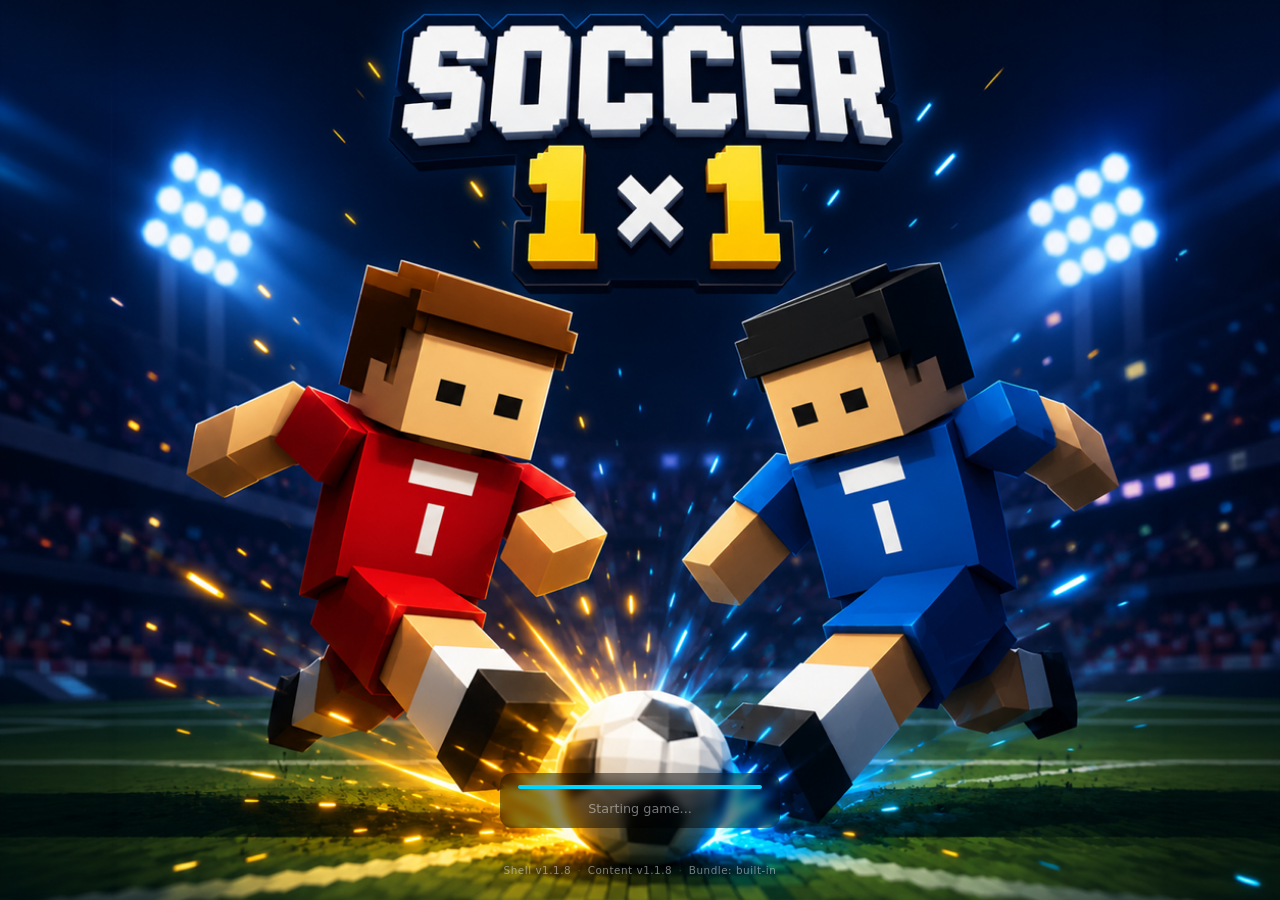
==== index.html @ 00abb4d8 "v1.1.8: solid goal wall — players can't enter the goal" ====
<!DOCTYPE html>
<html lang="en">
<head>
  <meta charset="UTF-8" />
  <meta name="viewport" content="width=device-width, initial-scale=1.0, user-scalable=no, viewport-fit=cover" />
  <meta name="theme-color" content="#0a0a0f" />
  <meta name="apple-mobile-web-app-capable" content="yes" />
  <meta name="apple-mobile-web-app-status-bar-style" content="black-translucent" />
  <link rel="manifest" href="/manifest.json" />
  <title>Soccer 1x1</title>
  <style>
    /* === Soccer 1x1 HUD styles (ported from playable) === */
    *{margin:0;padding:0;box-sizing:border-box;}
    html,body{width:100%;height:100%;overflow:hidden;background:#0a0a0a;font-family:'Arial Black',Impact,sans-serif;color:#fff;-webkit-user-select:none;user-select:none;-webkit-tap-highlight-color:transparent;-webkit-touch-callout:none;}
    canvas,#hud,#hud *{-webkit-touch-callout:none;-webkit-user-select:none;user-select:none;}
    canvas#game-canvas,#hud{
      position:absolute;left:50%;top:50%;transform:translate(-50%,-50%);
      width:min(100vw, calc(100vh * 9 / 16));
      height:min(100vh, calc(100vw * 16 / 9));
    }
    /* Canvas background is transparent — Three.js renderer paints the dark-green
       clear color during matches (alpha 1) and clears to transparent in MENU
       (alpha 0) so body.lobby-bg shows through. CSS bg used to be #2e6a26
       which broke the menu BG image entirely. */
    canvas#game-canvas{display:block;touch-action:none;cursor:crosshair;background:transparent;}
    @media (hover:none){canvas#game-canvas{cursor:default;}}
    #hud{pointer-events:none;z-index:10;}

    #battle-bar{
      position:absolute;top:14px;left:14px;right:14px;height:42px;
      background:#0c0c0c;border-radius:21px;border:2px solid rgba(255,255,255,0.22);
      overflow:visible;pointer-events:none;
      box-shadow:0 4px 14px rgba(0,0,0,0.55),inset 0 1px 0 rgba(255,255,255,0.06);
    }
    #battle-bar .bb-track{position:absolute;inset:3px;border-radius:18px;background:#000;overflow:hidden;}
    #battle-bar .bb-fill{position:absolute;top:0;bottom:0;transition:width 0.45s cubic-bezier(0.25,0.8,0.25,1),filter 0.18s linear;}
    #battle-bar .bb-fill.left{left:0;width:50%;background:linear-gradient(90deg,#1a5acc 0%,#3a7eff 60%,#5fb0ff 100%);}
    #battle-bar .bb-fill.right{right:0;width:50%;background:linear-gradient(270deg,#cc1a1a 0%,#ff3a3a 60%,#ff7a7a 100%);}
    #battle-bar .bb-fill.flash{filter:brightness(1.8) saturate(1.5);}
    #battle-bar .bb-side-label{position:absolute;top:50%;transform:translateY(-50%);font-size:10px;letter-spacing:2.5px;font-weight:900;color:#fff;text-shadow:0 1px 2px rgba(0,0,0,0.85);z-index:3;opacity:0.9;}
    #battle-bar .bb-side-label.left{left:14px;}
    #battle-bar .bb-side-label.right{right:14px;}
    #battle-bar .bb-score{position:absolute;top:50%;transform:translateY(-50%);font-family:Impact,'Arial Black',sans-serif;font-size:26px;font-weight:900;color:#fff;line-height:1;text-shadow:0 2px 4px rgba(0,0,0,0.85),0 0 12px rgba(0,0,0,0.6);z-index:3;min-width:24px;text-align:center;}
    #battle-bar .bb-score.left-num{left:54px;}
    #battle-bar .bb-score.right-num{right:54px;}
    #battle-bar .bb-score.pop{animation:scorePop 0.55s cubic-bezier(0.34,1.56,0.64,1);}
    @keyframes scorePop{0%{transform:translateY(-50%) scale(1);}35%{transform:translateY(-50%) scale(1.55);text-shadow:0 0 24px rgba(255,255,255,0.9),0 2px 4px rgba(0,0,0,0.85);}100%{transform:translateY(-50%) scale(1);}}
    /* Soccer-ball icon for the centre of the battle bar: emoji ⚽ on a clean
       white disc with a black border. The system font's ⚽ glyph already
       reads as a real ball — no need for a custom SVG that looks busy at 46px. */
    #battle-bar .bb-icon{position:absolute;top:50%;left:50%;transform:translate(-50%,-50%);width:46px;height:46px;display:flex;align-items:center;justify-content:center;font-size:30px;line-height:1;background:#fff;border:3px solid #0a0a0a;border-radius:50%;box-shadow:0 0 14px rgba(255,255,255,0.6),0 2px 6px rgba(0,0,0,0.55);z-index:5;transition:left 0.45s cubic-bezier(0.25,0.8,0.25,1);}

    #title{position:absolute;top:60px;left:50%;transform:translateX(-50%);font-size:11px;letter-spacing:3px;color:#ffefd9;text-shadow:0 2px 0 #000;background:rgba(0,0,0,0.55);padding:4px 12px;border-radius:10px;border:1px solid rgba(255,255,255,0.14);white-space:nowrap;}

    #banner{position:absolute;left:0;right:0;top:38%;text-align:center;font-size:54px;font-weight:900;letter-spacing:3px;color:#fff;text-shadow:0 4px 0 #000,0 0 14px rgba(255,255,255,0.4);opacity:0;pointer-events:none;}
    /* Full-screen white pop on every goal — 180ms, additive feel. */
    #goal-flash{position:absolute;inset:0;background:radial-gradient(ellipse at center,rgba(255,255,255,0.95) 0%,rgba(255,255,255,0.55) 55%,rgba(255,255,255,0.25) 100%);opacity:0;pointer-events:none;z-index:60;}
    #goal-flash.flash{animation:goalFlash 0.18s ease-out;}
    @keyframes goalFlash{0%{opacity:0.85;}100%{opacity:0;}}
    #banner.show{animation:bannerIn 1.4s ease-out forwards;}
    #banner.danger{color:#ff3a2c;text-shadow:0 4px 0 #4a0000,0 0 18px rgba(255,58,44,0.6);}
    #banner.success{color:#7be0d8;text-shadow:0 4px 0 #003a36,0 0 18px rgba(123,224,216,0.7);}
    #banner.goal{color:#ffd23a;text-shadow:0 5px 0 #4a3000,0 0 22px rgba(255,210,58,0.85);font-size:78px;letter-spacing:8px;}
    @keyframes bannerIn{0%{opacity:0;transform:translateY(-30px) scale(0.7);}20%{opacity:1;transform:translateY(0) scale(1.15);}30%{transform:scale(1);}80%{opacity:1;}100%{opacity:0;transform:scale(0.95);}}

    #hint{position:absolute;bottom:42px;left:50%;transform:translateX(-50%);font-size:10px;letter-spacing:1.5px;color:rgba(255,255,255,0.78);pointer-events:none;text-align:center;background:rgba(0,0,0,0.55);padding:8px 14px;border-radius:14px;border:1px solid rgba(255,255,255,0.18);line-height:1.7;max-width:90%;}
    #hint.hidden{opacity:0;transition:opacity 0.4s;}
    #hint .key{display:inline-block;background:rgba(255,255,255,0.15);border:1px solid rgba(255,255,255,0.3);border-radius:4px;padding:1px 6px;margin:0 2px;font-weight:900;}

    #joystick{position:absolute;inset:0;pointer-events:none;z-index:20;}
    #joystick-base{position:absolute;width:120px;height:120px;border-radius:50%;background:radial-gradient(circle,rgba(255,255,255,0.18) 0%,rgba(255,255,255,0.06) 70%,rgba(255,255,255,0) 100%);border:3px solid rgba(255,255,255,0.65);transform:translate(-50%,-50%);opacity:0;transition:opacity 0.12s,border-color 0.12s,box-shadow 0.12s;box-shadow:0 0 24px rgba(0,0,0,0.55),inset 0 0 18px rgba(255,255,255,0.08);}
    #joystick-base.active{opacity:1;}
    #joystick-thumb{position:absolute;width:58px;height:58px;border-radius:50%;background:radial-gradient(circle,#7bbcff 30%,#1a5acc 100%);border:3px solid #fff;transform:translate(-50%,-50%) scale(0.6);opacity:0;transition:opacity 0.12s,transform 0.12s,background 0.15s,box-shadow 0.15s;box-shadow:0 0 18px rgba(123,188,255,0.85),0 4px 10px rgba(0,0,0,0.55);}
    #joystick-thumb.active{opacity:1;transform:translate(-50%,-50%) scale(1);}
    /* Phase 2 v20: SPRINT zone — thumb turns red + pulses */
    #joystick-thumb.sprint{background:radial-gradient(circle,#ffa050 30%,#d63a00 100%);box-shadow:0 0 26px rgba(255,80,40,0.95),0 4px 10px rgba(0,0,0,0.6);animation:joystickSprintPulse 0.5s ease-in-out infinite;}
    #joystick-base.sprint{border-color:rgba(255,150,80,0.75);box-shadow:0 0 30px rgba(255,80,40,0.45),inset 0 0 20px rgba(255,100,40,0.18);}
    @keyframes joystickSprintPulse{0%,100%{transform:translate(-50%,-50%) scale(1);}50%{transform:translate(-50%,-50%) scale(1.12);}}

    #mobile-hints{position:absolute;inset:0;pointer-events:none;display:none;}
    #mobile-hints.visible{display:block;}
    #mobile-hints.visible.hidden{opacity:0;transition:opacity 0.6s;}
    #mobile-hints .zone{position:absolute;bottom:18%;width:96px;height:96px;border-radius:50%;border:2px dashed rgba(255,255,255,0.45);display:flex;align-items:center;justify-content:center;flex-direction:column;font-size:9px;letter-spacing:2px;color:rgba(255,255,255,0.85);text-align:center;line-height:1.3;background:rgba(0,0,0,0.25);animation:mobileHintPulse 1.6s ease-in-out infinite;}
    #mobile-hints .zone .icon{font-size:24px;margin-bottom:2px;}
    #mobile-hints .zone.left{left:8%;}
    #mobile-hints .zone.right{right:8%;animation-delay:0.4s;}
    @keyframes mobileHintPulse{0%,100%{transform:scale(1);opacity:0.85;}50%{transform:scale(1.08);opacity:1;}}

    #sling{position:absolute;inset:0;pointer-events:none;}
    #sling-line{position:absolute;height:4px;background:linear-gradient(90deg,rgba(255,255,255,0.2),rgba(255,255,255,0.95));border-radius:2px;transform-origin:0 50%;opacity:0;transition:opacity 0.1s;box-shadow:0 0 8px rgba(255,255,255,0.6);}
    #sling-line.active{opacity:1;}
    #sling-dot{position:absolute;width:26px;height:26px;border-radius:50%;background:radial-gradient(circle,#fff 30%,#aaa 100%);border:2px solid #0a0a0a;transform:translate(-50%,-50%) scale(0.6);opacity:0;transition:opacity 0.12s,transform 0.12s;box-shadow:0 0 16px rgba(255,255,255,0.7);}
    #sling-dot.active{opacity:1;transform:translate(-50%,-50%) scale(1);}

    /* Phase 2: legacy endcard rules — the new scene-overlay class now owns positioning;
       these are kept only as fallback shared keyframes referenced by .so-btn-primary. */
    @keyframes ctapulse{0%,100%{transform:scale(1);}50%{transform:scale(1.05);}}
    .pe{pointer-events:auto;}

    #ver-tag{position:absolute;bottom:6px;right:8px;z-index:50;font-family:'Courier New',monospace;font-size:10px;letter-spacing:1px;color:rgba(255,255,255,0.55);text-shadow:0 1px 2px rgba(0,0,0,0.8);pointer-events:none;}

    /* === Phase 2 metagame HUD: match countdown timer === */
    #match-timer{position:absolute;top:64px;left:50%;transform:translateX(-50%);font-family:Impact,'Arial Black',sans-serif;font-size:36px;font-weight:900;letter-spacing:3px;color:#fff;text-shadow:0 3px 0 #000,0 0 14px rgba(0,0,0,0.7);background:rgba(0,0,0,0.55);padding:4px 18px;border-radius:12px;border:1px solid rgba(255,255,255,0.18);pointer-events:none;line-height:1.1;}
    #match-timer.danger{color:#ff3030;background:rgba(60,0,0,0.7);border-color:rgba(255,80,80,0.7);text-shadow:0 3px 0 #4a0000,0 0 24px rgba(255,48,48,0.95);box-shadow:0 0 30px rgba(255,48,48,0.7);animation:timerCrunch 0.45s ease-in-out infinite;}
    /* Surrender button — small white flag to the right of the match timer.
       Centered horizontally with the timer (left:50% + translateX(-50%)) and
       then shifted right by 90px so it sits beside the timer instead of
       hugging the wide-viewport edge. Visibility controlled by setMatchHudVisible. */
    #match-surrender{position:absolute;top:64px;left:50%;transform:translateX(calc(-50% + 90px));font-size:24px;line-height:1;width:42px;height:42px;display:flex;align-items:center;justify-content:center;background:rgba(0,0,0,0.55);border:1px solid rgba(255,255,255,0.25);border-radius:12px;color:#fff;cursor:pointer;padding:0;transition:background 0.15s ease;-webkit-tap-highlight-color:transparent;}
    #match-surrender:hover,#match-surrender:active{background:rgba(40,40,40,0.85);}
    /* Pause button — mirrors the surrender button on the LEFT of the timer. */
    #match-pause{position:absolute;top:64px;left:50%;transform:translateX(calc(-50% - 132px));font-size:22px;line-height:1;width:42px;height:42px;display:flex;align-items:center;justify-content:center;background:rgba(0,0,0,0.55);border:1px solid rgba(255,255,255,0.25);border-radius:12px;color:#fff;cursor:pointer;padding:0;transition:background 0.15s ease;-webkit-tap-highlight-color:transparent;}
    #match-pause:hover,#match-pause:active{background:rgba(40,40,40,0.85);}
    @keyframes timerCrunch{0%,100%{transform:translateX(-50%) scale(1);}50%{transform:translateX(-50%) scale(1.22);}}

    /* Crunch-time mood: subtle pulsing red vignette only at the very edges */
    body::after{content:"";position:fixed;inset:0;pointer-events:none;z-index:55;background:radial-gradient(ellipse at center,transparent 60%,rgba(255,30,30,0) 80%,rgba(255,20,20,0) 100%);opacity:0;transition:opacity 0.3s ease;}
    body.crunch-time::after{background:radial-gradient(ellipse at center,transparent 60%,rgba(255,20,20,0.06) 82%,rgba(255,20,20,0.22) 100%);opacity:1;animation:crunchPulse 0.55s ease-in-out infinite;}
    @keyframes crunchPulse{0%,100%{opacity:0.7;}50%{opacity:1;}}

    /* === Phase 2 metagame: overlay scenes (lobby / matchmaking / leaderboard / ads / endcard) === */
    .scene-overlay{position:absolute;left:50%;top:50%;transform:translate(-50%,-50%);width:min(100vw,calc(100vh * 9 / 16));height:min(100vh,calc(100vw * 16 / 9));display:none;flex-direction:column;align-items:center;justify-content:center;padding:24px;z-index:70;background:radial-gradient(ellipse at center,rgba(8,18,12,0.78) 0%,rgba(4,4,8,0.96) 100%);pointer-events:auto;}
    .scene-overlay.show{display:flex;animation:overlayFade 0.35s ease-out;}
    @keyframes overlayFade{from{opacity:0;transform:translate(-50%,-50%) scale(0.96);}to{opacity:1;transform:translate(-50%,-50%) scale(1);}}

    .so-btn{font-family:Impact,'Arial Black',sans-serif;border:none;cursor:pointer;border-radius:14px;letter-spacing:2px;transition:transform 0.18s ease,box-shadow 0.18s ease,filter 0.18s ease;}
    .so-btn:active{transform:translateY(2px) scale(0.98);}
    .so-btn:disabled{opacity:0.42;cursor:not-allowed;filter:grayscale(0.5);}
    .so-btn-primary{padding:22px 48px;font-size:28px;background:linear-gradient(135deg,#ffd23a 0%,#ff8c1a 100%);color:#1a0a00;box-shadow:0 0 36px rgba(255,210,58,0.55),0 6px 0 #6a3a00;animation:ctapulse 1.4s ease-in-out infinite;}
    .so-btn-primary:disabled{animation:none;box-shadow:0 6px 0 #444;}
    .so-btn-primary.compact{padding:16px 30px;font-size:20px;}
    .so-btn-secondary{padding:14px 22px;font-size:16px;background:rgba(255,255,255,0.08);color:#fff;border:1.5px solid rgba(255,255,255,0.28);}
    .so-btn-secondary:hover{background:rgba(255,255,255,0.14);}
    .so-btn-ghost{padding:8px 12px;font-size:14px;background:transparent;color:rgba(255,255,255,0.7);border:1px solid rgba(255,255,255,0.22);}

    /* --- Lobby (Phase 3 v43 — voxel arcade home, per reference image) --- */
    /* IMPORTANT: keep lobby overlay transparent so the 3D canvas (voxel
       character on its stage) shows through. The renderer clearColor
       provides the navy background — see soccer.ts updateLobbyScene. */
    /* The overlay itself lets pointer events fall through to the canvas
       below (drag-to-rotate the voxel character). Each interactive child
       re-enables pointer-events:auto. The .lobby-stage is intentionally
       left as pointer-events:none so the empty hero area passes touches
       straight to Three.js. */
    /* #lobby itself stays transparent — the BG image is applied to body.lobby-bg
       via meta/index.js (so it sits BEHIND the canvas, letting the 3D voxel
       character render on top of the image). */
    #lobby{justify-content:flex-start;padding:14px 14px 14px;background:transparent;pointer-events:none;}
    /* Vignette + stadium-light bloom on top of the canvas */
    #lobby::before{content:"";position:absolute;inset:0;pointer-events:none;background:radial-gradient(circle at 8% 22%,rgba(255,255,240,0.08) 0%,transparent 24%),radial-gradient(circle at 92% 22%,rgba(255,255,240,0.08) 0%,transparent 24%),radial-gradient(ellipse at center,transparent 55%,rgba(0,0,0,0.5) 100%);}
    /* Body BG image (Vite URL applied via JS). Only visible while the canvas
       is transparent (i.e. while in MENU state). During matches the canvas
       paints over it with the dark-green clear color. */
    body.lobby-bg{background-size:cover;background-position:center;background-repeat:no-repeat;}
    /* While a full-screen overlay is up (matchmaking, leaderboard, settings,
       endcard…) hide the 3D canvas so the lobby voxel character doesn't
       bleed through the translucent backdrop. */
    body.in-overlay canvas#game-canvas{opacity:0;}
    #lobby > *{position:relative;z-index:1;pointer-events:auto;}
    #lobby .lobby-stage{pointer-events:none;}

    /* Top bar — brand removed; stats now span the full width side-by-side */
    #lobby .lobby-topbar{display:flex;align-items:flex-start;justify-content:center;width:100%;}
    #lobby .lobby-stats{display:flex;flex-direction:row;gap:10px;align-items:center;justify-content:center;width:100%;}
    #lobby .lobby-chip{display:flex;align-items:center;gap:7px;padding:7px 13px;border-radius:22px;background:linear-gradient(180deg,#1a2a52 0%,#0f1a35 100%);border:1.5px solid rgba(255,255,255,0.18);box-shadow:0 3px 8px rgba(0,0,0,0.55),inset 0 1px 0 rgba(255,255,255,0.12);min-width:78px;justify-content:center;}
    #lobby .lobby-chip.coin{border-color:rgba(255,210,58,0.5);}
    #lobby .lobby-chip.rank{border-color:rgba(255,210,58,0.5);}
    #lobby .lobby-chip-icon{font-size:16px;line-height:1;}
    #lobby .lobby-chip-value{font-family:Impact,'Arial Black',sans-serif;font-size:18px;color:#ffd23a;letter-spacing:1px;line-height:1;}

    /* Status row: settings | TEST MODE pill | notifications, aligned on one line */
    #lobby .lobby-status-row{display:flex;align-items:center;justify-content:center;gap:12px;margin:14px 0 0;width:100%;}
    /* Status pill (TEST MODE / next in X) */
    #lobby .lobby-status{display:flex;align-items:center;gap:10px;padding:10px 16px;background:linear-gradient(180deg,#1a2a52 0%,#0f1a35 100%);border:1.5px solid rgba(255,210,58,0.55);border-radius:18px;box-shadow:0 4px 12px rgba(0,0,0,0.55),inset 0 1px 0 rgba(255,255,255,0.14);}
    #lobby .lobby-status .status-icon{font-size:24px;filter:drop-shadow(0 2px 3px rgba(0,0,0,0.6));}
    #lobby .lobby-status .status-text{display:flex;flex-direction:column;line-height:1.1;}
    #lobby .lobby-status .status-title{font-family:Impact,'Arial Black',sans-serif;font-size:14px;letter-spacing:2.5px;color:#ffd23a;}
    #lobby .lobby-status .status-sub{font-size:10px;letter-spacing:2.2px;color:rgba(255,255,255,0.72);}
    #lobby .lobby-status .status-dot{width:9px;height:9px;border-radius:50%;background:#3ee580;box-shadow:0 0 8px rgba(62,229,128,0.85);}

    /* Stage area: voxel character is drawn into the 3D canvas;
       the glow + arrows are HTML decoration on top of it */
    #lobby .lobby-stage{position:relative;flex:1;width:100%;display:flex;align-items:center;justify-content:center;min-height:240px;margin:8px 0 4px;}
    #lobby .lobby-stage-glow{position:absolute;bottom:14px;left:50%;transform:translateX(-50%);width:60%;height:18px;border-radius:50%;background:radial-gradient(ellipse at center,rgba(80,140,255,0.55) 0%,rgba(80,140,255,0.18) 50%,transparent 80%);filter:blur(2px);pointer-events:none;}
    #lobby .lobby-stage-arrows{position:absolute;inset:0;display:flex;align-items:center;justify-content:space-between;padding:0 14px;pointer-events:none;}
    #lobby .stage-arrow{font-family:Impact,'Arial Black',sans-serif;font-size:42px;color:rgba(255,255,255,0.25);font-weight:bold;}

    /* Big PLAY button (yellow, 3D) */
    #lobby .lobby-play-row{margin:6px 0 14px;display:flex;justify-content:center;width:100%;}
    #lobby .lobby-play-btn{display:inline-flex;align-items:center;justify-content:center;gap:10px;width:88%;max-width:340px;padding:18px 0;font-family:Impact,'Arial Black',sans-serif;border:3px solid #f59f10;cursor:pointer;border-radius:16px;background:linear-gradient(180deg,#ffe680 0%,#ffd33a 45%,#ffb01a 100%);color:#2d1700;letter-spacing:3px;box-shadow:0 8px 0 #a05900,0 12px 22px rgba(255,140,30,0.4),inset 0 2px 0 rgba(255,255,255,0.55);animation:lobbyPlayPulse 1.4s ease-in-out infinite;transition:transform 0.12s ease,box-shadow 0.12s ease,filter 0.18s ease;}
    #lobby .lobby-play-btn:active{transform:translateY(4px);box-shadow:0 4px 0 #a05900,0 7px 14px rgba(255,140,30,0.4),inset 0 2px 0 rgba(255,255,255,0.55);}
    #lobby .lobby-play-btn:disabled{animation:none;filter:grayscale(0.6);opacity:0.55;cursor:not-allowed;}
    #lobby .play-arrow{font-size:26px;}
    #lobby .play-label{font-size:30px;}
    #lobby .play-cost{display:none;font-size:13px;letter-spacing:2px;opacity:0.78;}
    @keyframes lobbyPlayPulse{0%,100%{transform:translateY(0);}50%{transform:translateY(-3px);}}

    /* Action cards (icon on the left, label stacked on right) */
    #lobby .lobby-actions{display:flex;gap:10px;width:100%;justify-content:center;padding:0 4px;margin-bottom:8px;}
    #lobby .lobby-action-card{position:relative;display:flex;align-items:center;justify-content:flex-start;gap:10px;flex:1;max-width:200px;padding:10px 12px;background:linear-gradient(180deg,#1a2a52 0%,#0f1a35 100%);border:2px solid rgba(255,255,255,0.16);border-radius:14px;cursor:pointer;color:#fff;font-family:Impact,'Arial Black',sans-serif;text-align:left;box-shadow:0 5px 0 rgba(0,0,0,0.55),0 9px 16px rgba(0,0,0,0.45),inset 0 1px 0 rgba(255,255,255,0.12);transition:transform 0.12s ease,box-shadow 0.12s ease;}
    #lobby .lobby-action-card:active{transform:translateY(3px);box-shadow:0 2px 0 rgba(0,0,0,0.55),0 5px 10px rgba(0,0,0,0.45),inset 0 1px 0 rgba(255,255,255,0.12);}
    #lobby .lobby-action-card:disabled{opacity:0.5;cursor:not-allowed;filter:grayscale(0.65);}
    #lobby .lobby-action-card.tv{border-color:rgba(91,162,255,0.55);}
    #lobby .lobby-action-card.lb{border-color:rgba(255,210,58,0.55);}
    #lobby .action-icon{font-size:30px;line-height:1;filter:drop-shadow(0 3px 5px rgba(0,0,0,0.55));}
    #lobby .action-text{display:flex;flex-direction:column;line-height:1.15;}
    #lobby .action-label{font-size:14px;color:#fff;letter-spacing:1px;}
    #lobby .action-reward{font-size:9px;color:rgba(140,200,255,0.85);letter-spacing:2px;margin-top:2px;}
    #lobby .lobby-action-card.lb .action-reward{color:rgba(255,210,58,0.85);}

    /* Corner icons */
    /* Settings + notifications buttons, sitting flanking the TEST MODE pill */
    #lobby .lobby-corner-btn{position:relative;flex:0 0 auto;width:44px;height:44px;border-radius:50%;background:linear-gradient(180deg,#1a2a52 0%,#0f1a35 100%);border:2px solid rgba(255,255,255,0.18);color:#fff;font-size:20px;display:flex;align-items:center;justify-content:center;cursor:pointer;box-shadow:0 4px 0 rgba(0,0,0,0.55),0 6px 12px rgba(0,0,0,0.4);transition:transform 0.12s ease;padding:0;}
    #lobby .lobby-corner-btn:active{transform:translateY(2px);}
    #lobby .lobby-corner-btn .notif-dot{position:absolute;top:6px;right:6px;width:8px;height:8px;border-radius:50%;background:#ff3a2c;box-shadow:0 0 6px rgba(255,58,44,0.7);}

    #lobby .lobby-version{position:absolute;bottom:18px;font-size:9px;color:rgba(255,255,255,0.35);letter-spacing:3px;text-align:center;width:100%;pointer-events:none;}

    /* --- Matchmaking --- */
    #matchmaking .mm-status{font-size:16px;letter-spacing:4px;color:#7be0d8;margin-bottom:18px;text-shadow:0 0 12px rgba(123,224,216,0.6);}
    #matchmaking .mm-radar{width:90px;height:90px;border:3px solid rgba(123,224,216,0.5);border-radius:50%;position:relative;margin-bottom:24px;animation:radarPulse 1.4s ease-in-out infinite;}
    #matchmaking .mm-radar::before,#matchmaking .mm-radar::after{content:'';position:absolute;inset:-12px;border:2px solid rgba(123,224,216,0.3);border-radius:50%;animation:radarRing 1.6s ease-out infinite;}
    #matchmaking .mm-radar::after{animation-delay:0.8s;}
    @keyframes radarPulse{0%,100%{transform:scale(1);box-shadow:0 0 24px rgba(123,224,216,0.5);}50%{transform:scale(1.1);box-shadow:0 0 36px rgba(123,224,216,0.85);}}
    @keyframes radarRing{0%{opacity:0.6;transform:scale(0.8);}100%{opacity:0;transform:scale(1.8);}}
    #matchmaking .mm-vs{display:flex;align-items:center;gap:20px;opacity:0;transition:opacity 0.45s ease;}
    #matchmaking .mm-vs.show{opacity:1;}
    #matchmaking .mm-fighter{display:flex;flex-direction:column;align-items:center;gap:8px;min-width:96px;}
    #matchmaking .mm-fighter .flag{font-size:48px;line-height:1;}
    #matchmaking .mm-fighter .name{font-family:Impact,'Arial Black',sans-serif;font-size:16px;letter-spacing:2px;color:#fff;text-shadow:0 2px 0 #000;text-align:center;max-width:120px;word-break:break-word;}
    #matchmaking .mm-fighter.player .name{color:#5fb0ff;}
    #matchmaking .mm-fighter.rival .name{color:#ff7a7a;}
    #matchmaking .mm-vs-divider{font-family:Impact,'Arial Black',sans-serif;font-size:48px;color:#ffd23a;text-shadow:0 4px 0 #4a3000,0 0 20px rgba(255,210,58,0.7);}

    /* --- Endcard (Phase 2 metagame variant) --- */
    #endcard{z-index:75;}
    #endcard .endcard-card{display:flex;flex-direction:column;align-items:center;justify-content:center;text-align:center;gap:14px;padding:32px 24px;}
    #endcard .endcard-result{font-family:Impact,'Arial Black',sans-serif;font-size:60px;letter-spacing:4px;text-shadow:0 4px 0 #003a36,0 0 28px rgba(123,224,216,0.7);color:#7be0d8;}
    #endcard.outcome-loss .endcard-result{color:#ff3030;text-shadow:0 4px 0 #4a0000,0 0 28px rgba(255,48,48,0.7);}
    #endcard.outcome-draw .endcard-result{color:#ffd23a;text-shadow:0 4px 0 #4a3000,0 0 28px rgba(255,210,58,0.7);}
    #endcard .endcard-score{font-family:Impact,'Arial Black',sans-serif;font-size:38px;color:#fff;letter-spacing:6px;text-shadow:0 3px 0 #000;}
    #endcard .endcard-career{font-size:15px;letter-spacing:3px;color:#ffd23a;background:rgba(0,0,0,0.45);padding:8px 18px;border-radius:18px;border:1px solid rgba(255,210,58,0.35);}
    #endcard .endcard-career.zero{color:rgba(255,255,255,0.55);border-color:rgba(255,255,255,0.18);}
    #endcard .endcard-buttons{display:flex;gap:14px;margin-top:14px;flex-wrap:wrap;justify-content:center;}

    /* --- Leaderboard --- */
    #leaderboard .lb-header{display:flex;align-items:center;justify-content:space-between;width:100%;margin-bottom:8px;}
    #leaderboard .lb-title{font-size:20px;letter-spacing:4px;color:#ffd23a;text-shadow:0 2px 0 #4a3000;}
    #leaderboard .lb-reset{font-size:11px;color:rgba(255,255,255,0.5);letter-spacing:2px;margin-bottom:14px;}
    #leaderboard .lb-list{width:100%;max-width:340px;flex:1;overflow-y:auto;display:flex;flex-direction:column;gap:4px;padding-right:4px;-webkit-overflow-scrolling:touch;}
    #leaderboard .lb-list::-webkit-scrollbar{width:4px;}
    #leaderboard .lb-list::-webkit-scrollbar-thumb{background:rgba(255,255,255,0.2);border-radius:2px;}
    #leaderboard .lb-row{display:flex;align-items:center;gap:10px;padding:8px 12px;background:rgba(255,255,255,0.04);border-radius:10px;border:1px solid rgba(255,255,255,0.06);font-family:'Inter',system-ui,sans-serif;font-size:13px;}
    #leaderboard .lb-row.player{background:linear-gradient(90deg,rgba(255,210,58,0.18) 0%,rgba(255,210,58,0.05) 100%);border-color:rgba(255,210,58,0.55);box-shadow:0 0 14px rgba(255,210,58,0.25);}
    #leaderboard .lb-rank{font-family:Impact,'Arial Black',sans-serif;font-size:16px;color:rgba(255,255,255,0.55);min-width:30px;text-align:right;}
    #leaderboard .lb-row.player .lb-rank{color:#ffd23a;}
    #leaderboard .lb-flag{font-size:20px;}
    #leaderboard .lb-name{flex:1;color:#e8e8f0;font-weight:600;letter-spacing:0.5px;}
    #leaderboard .lb-goals{font-family:Impact,'Arial Black',sans-serif;font-size:18px;color:#ffd23a;}
    #leaderboard .lb-row.player .lb-name{color:#ffd23a;}
    #leaderboard .lb-close{margin-top:14px;}

    /* --- Settings + Notifications overlays --- */
    #settings, #notifications{padding:24px 18px;}
    .settings-list{width:100%;max-width:340px;display:flex;flex-direction:column;gap:10px;}
    .settings-row{display:flex;align-items:center;justify-content:space-between;padding:14px 16px;background:linear-gradient(180deg,#1a2a52 0%,#0f1a35 100%);border:1.5px solid rgba(255,255,255,0.18);border-radius:14px;box-shadow:0 3px 8px rgba(0,0,0,0.55),inset 0 1px 0 rgba(255,255,255,0.12);font-family:Impact,'Arial Black',sans-serif;letter-spacing:2px;cursor:pointer;}
    .settings-label{font-size:14px;color:#fff;}
    .settings-value{font-size:12px;color:rgba(255,255,255,0.65);letter-spacing:1.5px;}
    /* Custom toggle switch */
    .settings-toggle{position:absolute;opacity:0;pointer-events:none;}
    .settings-toggle-track{display:inline-block;position:relative;width:44px;height:24px;background:#0a0f1f;border:1.5px solid rgba(255,255,255,0.18);border-radius:12px;transition:background 0.2s;}
    .settings-toggle-track::after{content:"";position:absolute;left:2px;top:2px;width:18px;height:18px;border-radius:50%;background:radial-gradient(circle,#fff 30%,#aaa 100%);transition:left 0.2s,background 0.2s;}
    .settings-toggle:checked ~ .settings-toggle-track{background:#3ee580;border-color:#7be8a8;}
    .settings-toggle:checked ~ .settings-toggle-track::after{left:22px;background:radial-gradient(circle,#fff 30%,#ddffdd 100%);}
    .settings-row-slider{padding-bottom:6px;border-bottom-left-radius:0;border-bottom-right-radius:0;}
    .settings-slider{-webkit-appearance:none;appearance:none;width:100%;max-width:340px;height:36px;background:linear-gradient(180deg,#0f1a35 0%,#1a2a52 100%);border:1.5px solid rgba(255,255,255,0.18);border-top:none;border-radius:0 0 14px 14px;padding:0 16px;margin-top:-10px;outline:none;cursor:pointer;}
    .settings-slider::-webkit-slider-runnable-track{height:6px;background:linear-gradient(90deg,#3ee580 0%,#3ee580 var(--pct,50%),rgba(255,255,255,0.18) var(--pct,50%));border-radius:3px;}
    .settings-slider::-webkit-slider-thumb{-webkit-appearance:none;appearance:none;width:20px;height:20px;border-radius:50%;background:radial-gradient(circle,#fff 30%,#aaa 100%);border:1.5px solid rgba(255,255,255,0.4);margin-top:-7px;cursor:pointer;box-shadow:0 2px 4px rgba(0,0,0,0.4);}
    .settings-slider::-moz-range-track{height:6px;background:rgba(255,255,255,0.18);border-radius:3px;}
    .settings-slider::-moz-range-progress{height:6px;background:#3ee580;border-radius:3px;}
    .settings-slider::-moz-range-thumb{width:20px;height:20px;border-radius:50%;background:radial-gradient(circle,#fff 30%,#aaa 100%);border:1.5px solid rgba(255,255,255,0.4);cursor:pointer;}
    /* Notifications list */
    .notif-list{width:100%;max-width:340px;flex:1;display:flex;flex-direction:column;gap:8px;overflow-y:auto;-webkit-overflow-scrolling:touch;}
    .notif-row{display:flex;gap:10px;padding:12px 14px;background:rgba(255,255,255,0.04);border:1px solid rgba(255,255,255,0.06);border-radius:10px;font-family:'Inter',system-ui,sans-serif;}
    .notif-row.unread{background:linear-gradient(90deg,rgba(255,210,58,0.12) 0%,rgba(255,210,58,0.03) 100%);border-color:rgba(255,210,58,0.45);}
    .notif-icon{font-size:22px;line-height:1;flex:0 0 auto;}
    .notif-body{display:flex;flex-direction:column;gap:3px;flex:1;}
    .notif-title{font-family:Impact,'Arial Black',sans-serif;font-size:13px;letter-spacing:1.5px;color:#fff;}
    .notif-row.unread .notif-title{color:#ffd23a;}
    .notif-sub{font-size:11px;color:rgba(255,255,255,0.6);line-height:1.4;}

    /* --- Name capture modal (post-first-win) --- */
    #name-prompt{z-index:80;}
    #name-prompt .np-card{display:flex;flex-direction:column;align-items:center;gap:14px;padding:30px 26px;background:linear-gradient(180deg,#1a2a52 0%,#0f1a35 100%);border:2px solid rgba(255,210,58,0.55);border-radius:18px;box-shadow:0 0 36px rgba(255,210,58,0.45),0 8px 18px rgba(0,0,0,0.55);max-width:340px;width:88%;text-align:center;}
    #name-prompt .np-title{font-family:Impact,'Arial Black',sans-serif;font-size:42px;letter-spacing:4px;color:#7be0d8;text-shadow:0 4px 0 #003a36,0 0 22px rgba(123,224,216,0.7);line-height:1;}
    #name-prompt .np-sub{font-size:13px;letter-spacing:2px;color:rgba(255,255,255,0.78);line-height:1.4;}
    #name-prompt .np-input{width:100%;padding:14px 16px;font-family:Impact,'Arial Black',sans-serif;font-size:22px;letter-spacing:2px;text-align:center;color:#fff;background:rgba(0,0,0,0.55);border:2px solid rgba(255,210,58,0.55);border-radius:12px;outline:none;text-transform:none;-webkit-appearance:none;appearance:none;}
    #name-prompt .np-input:focus{border-color:#ffd23a;box-shadow:0 0 12px rgba(255,210,58,0.45);}
    #name-prompt .np-input::placeholder{color:rgba(255,255,255,0.35);letter-spacing:2px;}
    #name-prompt .np-error{min-height:14px;font-size:11px;letter-spacing:1.5px;color:#ff7a7a;}

    /* Lobby player-name chip (shown when state.playerName !== null) */
    #lobby .lobby-name-chip{display:none;align-items:center;gap:6px;padding:6px 12px;margin-top:8px;border-radius:18px;background:linear-gradient(180deg,#1a2a52 0%,#0f1a35 100%);border:1.5px solid rgba(123,224,216,0.55);box-shadow:0 3px 6px rgba(0,0,0,0.45);font-family:Impact,'Arial Black',sans-serif;font-size:12px;letter-spacing:2px;color:#7be0d8;}
    #lobby .lobby-name-chip.visible{display:inline-flex;}
    #lobby .lobby-name-chip .name-icon{font-size:14px;line-height:1;}

    /* --- Ads (fake rewarded video) --- */
    #ads-overlay .ad-frame{width:min(86vw,calc(86vh * 9 / 16));max-width:340px;aspect-ratio:9/16;background:linear-gradient(135deg,#1a2030 0%,#0a0a1a 100%);border:3px solid #ffd23a;border-radius:18px;box-shadow:0 0 32px rgba(255,210,58,0.4);display:flex;flex-direction:column;align-items:center;justify-content:center;padding:24px;text-align:center;position:relative;overflow:hidden;}
    #ads-overlay .ad-tv-label{position:absolute;top:10px;left:14px;font-size:10px;letter-spacing:3px;color:rgba(255,210,58,0.85);font-family:'Courier New',monospace;}
    #ads-overlay .ad-skip{position:absolute;top:10px;right:14px;font-size:10px;letter-spacing:1.5px;color:rgba(255,255,255,0.55);font-family:'Courier New',monospace;}
    #ads-overlay .ad-content{font-family:Impact,'Arial Black',sans-serif;font-size:32px;color:#ffd23a;text-shadow:0 3px 0 #4a3000;letter-spacing:3px;margin-bottom:14px;line-height:1.2;}
    #ads-overlay .ad-sub{font-size:13px;color:rgba(255,255,255,0.65);letter-spacing:2px;margin-bottom:24px;}
    #ads-overlay .ad-progress{width:80%;height:6px;background:rgba(255,255,255,0.15);border-radius:3px;overflow:hidden;margin-bottom:14px;}
    #ads-overlay .ad-progress-fill{height:100%;width:0%;background:linear-gradient(90deg,#ffd23a,#ff8c1a);transition:width 0.2s linear;box-shadow:0 0 12px rgba(255,210,58,0.7);}
    #ads-overlay .ad-reward{font-family:Impact,'Arial Black',sans-serif;font-size:46px;color:#7be0d8;text-shadow:0 4px 0 #003a36,0 0 20px rgba(123,224,216,0.7);margin:14px 0;display:none;}
    #ads-overlay .ad-reward.show{display:block;animation:adRewardPop 0.55s cubic-bezier(0.34,1.56,0.64,1);}
    @keyframes adRewardPop{0%{transform:scale(0.4);opacity:0;}60%{transform:scale(1.2);opacity:1;}100%{transform:scale(1);}}
    #ads-overlay .ad-actions{margin-top:14px;display:none;}
    #ads-overlay .ad-actions.show{display:block;}

  </style>
  <script type="module" crossorigin src="./assets/index-Djsoc0pP.js"></script>
  <link rel="stylesheet" crossorigin href="./assets/index-CCCQgEFz.css">
</head>
<body>
  <!-- Loading overlay — Capacitor template's pre-game loader (shown during OTA + init).
       The SVG hex logo + "Loading" h1 were removed because they appeared briefly
       before the splash art background loaded, producing a flash of two different
       loader looks. The splash art itself is the only thing the player should see. -->
  <div id="loader" class="loader">
    <div class="loader__particles" id="particles"></div>
    <div class="loader__content">
      <h1 class="loader__title" id="loader-title" style="display:none"></h1>
      <div class="loader__progress">
        <div class="loader__bar">
          <div class="loader__bar-fill" id="progress-bar"></div>
        </div>
        <p class="loader__status" id="loader-status">Initializing...</p>
      </div>
    </div>
    <div class="loader__versions" id="loader-versions">
      <span id="loader-shell-version"></span>
      <span class="version-sep">·</span>
      <span id="loader-content-version"></span>
      <span class="version-sep">·</span>
      <span id="loader-bundle-checksum"></span>
    </div>
  </div>

  <!-- Error overlay — Capacitor template's fatal-error UI -->
  <div id="error-screen" class="error" hidden>
    <div class="error__content">
      <div class="error__icon">
        <svg viewBox="0 0 48 48" fill="none" xmlns="http://www.w3.org/2000/svg">
          <circle cx="24" cy="24" r="20" stroke="currentColor" stroke-width="2"/>
          <path d="M24 14V28" stroke="currentColor" stroke-width="2.5" stroke-linecap="round"/>
          <circle cx="24" cy="34" r="1.5" fill="currentColor"/>
        </svg>
      </div>
      <h2 class="error__title">Something went wrong</h2>
      <p class="error__message" id="error-message">An unexpected error occurred.</p>
      <button class="error__retry" id="error-retry">Try Again</button>
    </div>
    <div class="error__versions" id="error-versions">
      <span id="error-shell-version"></span>
      <span class="version-sep">·</span>
      <span id="error-content-version"></span>
    </div>
  </div>

  <!-- Soccer 1x1 game canvas + HUD -->
  <canvas id="game-canvas"></canvas>
  <div id="hud">
    <div id="battle-bar">
      <div class="bb-track">
        <div class="bb-fill left"></div>
        <div class="bb-fill right"></div>
      </div>
      <span class="bb-side-label left">YOU</span>
      <span class="bb-score left-num">0</span>
      <span class="bb-score right-num">0</span>
      <span class="bb-side-label right">RIVAL</span>
      <div class="bb-icon">⚽</div>
    </div>
    <div id="title">1 MINUTE · MOST GOALS WINS</div>
    <div id="match-timer">2:00</div>
    <button id="match-surrender" type="button" aria-label="Desistir da partida">🏳️</button>
    <button id="match-pause" type="button" aria-label="Pausar a partida">⏸</button>
    <div id="banner"></div>
    <div id="goal-flash"></div>
    <div id="hint">
      <span class="hint-desktop">
        <span class="key">W</span><span class="key">A</span><span class="key">S</span><span class="key">D</span> MOVE · <span class="key">SPACE</span> SPRINT · RELEASE MOVING TO SHOOT
      </span>
      <span class="hint-mobile" style="display:none">
        DRAG = MOVE (pull further to SPRINT)<br>
        FLICK + RELEASE = SHOT · TAP NEAR YOUR GOAL = SHIELD
      </span>
    </div>
    <div id="mobile-hints">
      <div class="zone left"><div class="icon">👆</div>SWIPE = SPRINT W/ BALL</div>
      <div class="zone right"><div class="icon">⚽</div>HOLD+SWIPE = SHOOT</div>
    </div>
    <div id="joystick">
      <div id="joystick-base"></div>
      <div id="joystick-thumb"></div>
    </div>
    <div id="sling">
      <div id="sling-line"></div>
      <div id="sling-dot"></div>
    </div>
    <div id="endcard" class="scene-overlay">
      <div class="endcard-card">
        <div class="endcard-result" id="endcard-result">VICTORY!</div>
        <div class="endcard-score" id="endcard-score">0 × 0</div>
        <div class="endcard-career" id="endcard-career">+0 career goals</div>
        <div class="endcard-buttons">
          <button class="so-btn so-btn-secondary" id="endcard-lobby">↩ LOBBY</button>
          <button class="so-btn so-btn-primary compact" id="endcard-replay">🔁 PLAY AGAIN</button>
        </div>
      </div>
      <!-- Hidden legacy stubs preserved so soccer.ts's queries don't crash. -->
      <div class="hd" style="display:none"></div>
      <div class="sub" style="display:none"></div>
      <button class="cta" style="display:none" aria-hidden="true"></button>
      <button class="replay" style="display:none" aria-hidden="true"></button>
    </div>
    <div id="ver-tag"></div>
  </div>

  <!-- Phase 3 lobby — arcade voxel game home -->
  <div id="lobby" class="scene-overlay">
    <!-- Top bar: stat chips only (brand removed — hero character speaks for itself) -->
    <div class="lobby-topbar">
      <div class="lobby-stats">
        <div class="lobby-chip coin">
          <span class="lobby-chip-icon">🪙</span>
          <span class="lobby-chip-value" id="lobby-career">0</span>
        </div>
        <div class="lobby-chip rank">
          <span class="lobby-chip-icon">🏆</span>
          <span class="lobby-chip-value" id="lobby-rank-badge">#--</span>
        </div>
      </div>
    </div>

    <!-- Player name chip — populated by refreshLobby() once the user has
         saved a name (after their first WIN). Hidden until then. -->
    <div class="lobby-name-chip" id="lobby-name-chip" aria-hidden="true">
      <span class="name-icon">⚽</span>
      <span id="lobby-name-text">PLAYER</span>
    </div>

    <!-- Status row: settings | TEST MODE / next-in pill | notifications -->
    <div class="lobby-status-row">
      <button class="lobby-corner-btn settings" id="lobby-settings" aria-label="Settings">⚙</button>
      <div class="lobby-status" id="lobby-status">
        <span class="status-icon">🎫</span>
        <div class="status-text">
          <span class="status-title" id="lobby-status-title">TEST MODE</span>
          <span class="status-sub" id="lobby-regen">UNLIMITED MATCHES</span>
        </div>
        <span class="status-dot"></span>
      </div>
      <button class="lobby-corner-btn notif" id="lobby-notif" aria-label="Notifications">🔔<span class="notif-dot"></span></button>
    </div>

    <!-- Hidden ticket counter (kept so orchestrator updates still find the ID) -->
    <span id="lobby-tickets" style="display:none">5</span>

    <!-- Voxel character platform area (3D character is rendered into #game-canvas; the platform glow is HTML/CSS) -->
    <div class="lobby-stage" aria-hidden="true">
      <div class="lobby-stage-glow"></div>
      <div class="lobby-stage-arrows">
        <div class="stage-arrow left">‹</div>
        <div class="stage-arrow right">›</div>
      </div>
    </div>

    <!-- Big PLAY button -->
    <div class="lobby-play-row">
      <button class="lobby-play-btn" id="lobby-play">
        <span class="play-arrow">▶</span>
        <span class="play-label">PLAY</span>
        <span class="play-cost">-1 🎫</span>
      </button>
    </div>

    <!-- Action cards -->
    <div class="lobby-actions">
      <button class="lobby-action-card tv" id="lobby-ads">
        <span class="action-icon">📺</span>
        <div class="action-text">
          <span class="action-label">WATCH AD</span>
          <span class="action-reward" id="lobby-ads-badge">EARN REWARDS</span>
        </div>
      </button>
      <button class="lobby-action-card lb" id="lobby-leaderboard">
        <span class="action-icon">🏆</span>
        <div class="action-text">
          <span class="action-label">LEADERBOARD</span>
          <span class="action-reward">VIEW TOP PLAYERS</span>
        </div>
      </button>
    </div>

    <!-- (settings + notif buttons live in .lobby-status-row above the stage) -->
    <!-- (centered "SOCCER 1×1 · vXX" footer removed — #ver-tag in bottom-right is the only version label now) -->
  </div>

  <div id="matchmaking" class="scene-overlay">
    <div class="mm-status" id="mm-status">FINDING OPPONENT...</div>
    <div class="mm-radar"></div>
    <div class="mm-vs" id="mm-vs">
      <div class="mm-fighter player">
        <span class="flag">🇧🇷</span>
        <span class="name">YOU</span>
      </div>
      <div class="mm-vs-divider">VS</div>
      <div class="mm-fighter rival">
        <span class="flag" id="mm-rival-flag">🇦🇷</span>
        <span class="name" id="mm-rival-name">RIVAL</span>
      </div>
    </div>
  </div>

  <!-- Settings overlay — audio mute, reset progress -->
  <div id="settings" class="scene-overlay">
    <div class="lb-header">
      <div class="lb-title">⚙ SETTINGS</div>
      <button class="so-btn so-btn-ghost" id="settings-close">✕</button>
    </div>
    <div class="settings-list">
      <label class="settings-row">
        <span class="settings-label">SOUND</span>
        <input type="checkbox" id="settings-sound" class="settings-toggle" checked />
        <span class="settings-toggle-track"></span>
      </label>
      <div class="settings-row settings-row-slider">
        <span class="settings-label">STADIUM AMBIENCE</span>
        <span class="settings-value" id="settings-bg-volume-pct">50%</span>
      </div>
      <input type="range" id="settings-bg-volume" class="settings-slider" min="0" max="100" value="50" />
      <div class="settings-row">
        <span class="settings-label">VERSION</span>
        <span class="settings-value" id="settings-version">—</span>
      </div>
      <button class="so-btn so-btn-secondary" id="settings-reset" style="margin-top:14px;">RESET CAREER PROGRESS</button>
    </div>
    <button class="so-btn so-btn-secondary lb-close" id="settings-back" style="margin-top:14px;">↩ BACK TO LOBBY</button>
  </div>

  <!-- Notifications overlay — simple in-game news/announcement list -->
  <div id="notifications" class="scene-overlay">
    <div class="lb-header">
      <div class="lb-title">🔔 NOTIFICATIONS</div>
      <button class="so-btn so-btn-ghost" id="notif-close">✕</button>
    </div>
    <div class="notif-list" id="notif-list"></div>
    <button class="so-btn so-btn-secondary lb-close" id="notif-back" style="margin-top:14px;">↩ BACK TO LOBBY</button>
  </div>

  <div id="leaderboard" class="scene-overlay">
    <div class="lb-header">
      <div class="lb-title">🏆 WEEKLY RANKING</div>
      <button class="so-btn so-btn-ghost" id="lb-close">✕</button>
    </div>
    <div class="lb-reset" id="lb-reset">resets in --</div>
    <div class="lb-list" id="lb-list"></div>
    <button class="so-btn so-btn-secondary lb-close" id="lb-back">↩ BACK TO LOBBY</button>
  </div>

  <!-- Pause menu — opened by the ⏸ button during a match. Freezes the sim
       (soccer.ts setPaused) and offers resume / master volume / surrender. -->
  <div id="pause-menu" class="scene-overlay">
    <div class="lb-header">
      <div class="lb-title">⏸ PAUSE</div>
    </div>
    <div class="settings-list">
      <div class="settings-row settings-row-slider">
        <span class="settings-label">VOLUME</span>
        <span class="settings-value" id="pause-volume-pct">60%</span>
      </div>
      <input type="range" id="pause-volume" class="settings-slider" min="0" max="100" value="60" />
      <button class="so-btn so-btn-primary compact" id="pause-resume" style="margin-top:18px;">▶ CONTINUAR</button>
      <button class="so-btn so-btn-secondary" id="pause-surrender" style="margin-top:6px;">🏳️ DESISTIR</button>
    </div>
  </div>

  <!-- Name capture modal — opens AFTER the first ever WIN (and never again
       once a name is saved). Sits above the endcard z-index so it claims
       the screen before the placar fades in. -->
  <div id="name-prompt" class="scene-overlay">
    <div class="np-card">
      <div class="np-title">VICTORY!</div>
      <div class="np-sub">Enter your name for the leaderboard</div>
      <input type="text" id="name-prompt-input" class="np-input" maxlength="14"
             autocomplete="off" autocapitalize="words" spellcheck="false"
             placeholder="Your name" />
      <div class="np-error" id="name-prompt-error"></div>
      <button class="so-btn so-btn-primary compact" id="name-prompt-save">SAVE</button>
    </div>
  </div>

  <div id="ads-overlay" class="scene-overlay">
    <div class="ad-frame">
      <div class="ad-tv-label">● AD</div>
      <div class="ad-skip" id="ad-skip">SKIP in --</div>
      <div class="ad-content" id="ad-content">LOADING<br>AD...</div>
      <div class="ad-sub" id="ad-sub">wait to earn +1 ticket</div>
      <div class="ad-progress"><div class="ad-progress-fill" id="ad-progress-fill"></div></div>
      <div class="ad-reward" id="ad-reward">+1 🎫</div>
      <div class="ad-actions" id="ad-actions">
        <button class="so-btn so-btn-primary compact" id="ad-claim">CLAIM</button>
      </div>
    </div>
  </div>

</body>
</html>
---- assets/index-CCCQgEFz.css ----
*,*:before,*:after{margin:0;padding:0;box-sizing:border-box}:root{--bg-deep: #0a0a0f;--bg-surface: #1a1a2e;--accent: #00d4ff;--accent-glow: rgba(0, 212, 255, .4);--accent-dim: rgba(0, 212, 255, .15);--text-primary: #e8e8f0;--text-secondary: rgba(232, 232, 240, .5);--error: #ff4757;--error-glow: rgba(255, 71, 87, .35);--font: "Inter", system-ui, -apple-system, sans-serif}html,body{width:100%;height:100%;overflow:hidden;background:var(--bg-deep);font-family:var(--font);color:var(--text-primary);-webkit-tap-highlight-color:transparent;-webkit-touch-callout:none;-webkit-user-select:none;touch-action:none;user-select:none}#game-canvas{position:fixed;top:0;right:0;bottom:0;left:0;width:100%;height:100%;display:block;opacity:0;transition:opacity .6s ease;z-index:1}#game-canvas.visible{opacity:1}.loader{position:fixed;top:0;right:0;bottom:0;left:0;z-index:100;display:flex;flex-direction:column;align-items:center;justify-content:center;padding:env(safe-area-inset-top) env(safe-area-inset-right) env(safe-area-inset-bottom) env(safe-area-inset-left);background:linear-gradient(160deg,var(--bg-deep) 0%,var(--bg-surface) 100%);transition:opacity .5s ease,transform .5s ease}.loader.has-splash{background-size:cover;background-position:center;background-repeat:no-repeat;justify-content:flex-end}.loader.has-splash .loader__logo,.loader.has-splash .loader__title{display:none}.loader.has-splash .loader__particles{opacity:.25}.loader.has-splash .loader__content{padding-bottom:8vh;gap:1rem}.loader.has-splash .loader__progress{background:#00000073;padding:12px 18px;border-radius:12px;backdrop-filter:blur(4px);-webkit-backdrop-filter:blur(4px)}.loader.fade-out{opacity:0;transform:scale(1.05);pointer-events:none}.loader__particles{position:absolute;top:0;right:0;bottom:0;left:0;overflow:hidden;pointer-events:none}.particle{position:absolute;border-radius:50%;background:var(--accent);opacity:0;animation:particleDrift linear infinite}@keyframes particleDrift{0%{opacity:0;transform:translateY(0) scale(0)}10%{opacity:.3;transform:translateY(-10vh) scale(1)}90%{opacity:.15}to{opacity:0;transform:translateY(-100vh) scale(.5)}}.loader__content{position:relative;z-index:2;display:flex;flex-direction:column;align-items:center;gap:2rem}.loader__logo{width:80px;height:80px;color:var(--accent);animation:logoPulse 3s ease-in-out infinite;filter:drop-shadow(0 0 20px var(--accent-glow))}.loader__icon{width:100%;height:100%}@keyframes logoPulse{0%,to{transform:scale(1);filter:drop-shadow(0 0 20px var(--accent-glow))}50%{transform:scale(1.06);filter:drop-shadow(0 0 35px var(--accent-glow))}}.loader__title{font-size:1.5rem;font-weight:600;letter-spacing:.08em;text-transform:uppercase;color:var(--text-primary)}.loader__progress{display:flex;flex-direction:column;align-items:center;gap:.75rem;width:min(280px,80vw)}.loader__bar{width:100%;height:4px;background:var(--accent-dim);border-radius:2px;overflow:hidden}.loader__bar-fill{width:0%;height:100%;background:var(--accent);border-radius:2px;box-shadow:0 0 12px var(--accent-glow),0 0 4px var(--accent);transition:width .3s ease}.loader__bar-fill.indeterminate{width:40%!important;animation:indeterminate 1.4s ease-in-out infinite}@keyframes indeterminate{0%{transform:translate(-100%)}to{transform:translate(350%)}}.loader__status{font-size:.8rem;color:var(--text-secondary);text-align:center;min-height:1.2em;transition:opacity .2s}.loader__versions{position:absolute;bottom:max(1.5rem,env(safe-area-inset-bottom));display:flex;align-items:center;gap:.4rem;font-size:.65rem;color:var(--text-secondary);letter-spacing:.05em}.version-sep{opacity:.4}.error{position:fixed;top:0;right:0;bottom:0;left:0;z-index:200;display:flex;flex-direction:column;align-items:center;justify-content:center;padding:env(safe-area-inset-top) env(safe-area-inset-right) env(safe-area-inset-bottom) env(safe-area-inset-left);background:linear-gradient(160deg,var(--bg-deep) 0%,#1a1520 100%)}.error[hidden]{display:none}.error__content{display:flex;flex-direction:column;align-items:center;gap:1.25rem;max-width:320px;text-align:center}.error__icon{width:56px;height:56px;color:var(--error);animation:errorPulse 2s ease-in-out infinite;filter:drop-shadow(0 0 16px var(--error-glow))}.error__icon svg{width:100%;height:100%}@keyframes errorPulse{0%,to{transform:scale(1)}50%{transform:scale(1.08)}}.error__title{font-size:1.25rem;font-weight:600;color:var(--text-primary)}.error__message{font-size:.85rem;color:var(--text-secondary);line-height:1.5}.error__retry{margin-top:.5rem;padding:.7rem 2rem;font-size:.85rem;font-weight:600;font-family:var(--font);letter-spacing:.06em;text-transform:uppercase;color:#fff;background:transparent;border:1.5px solid var(--error);border-radius:8px;cursor:pointer;transition:all .25s ease}.error__retry:hover,.error__retry:active{background:var(--error);box-shadow:0 0 20px var(--error-glow);transform:translateY(-1px)}.error__versions{position:absolute;bottom:max(1.5rem,env(safe-area-inset-bottom));display:flex;align-items:center;gap:.4rem;font-size:.65rem;color:var(--text-secondary)}
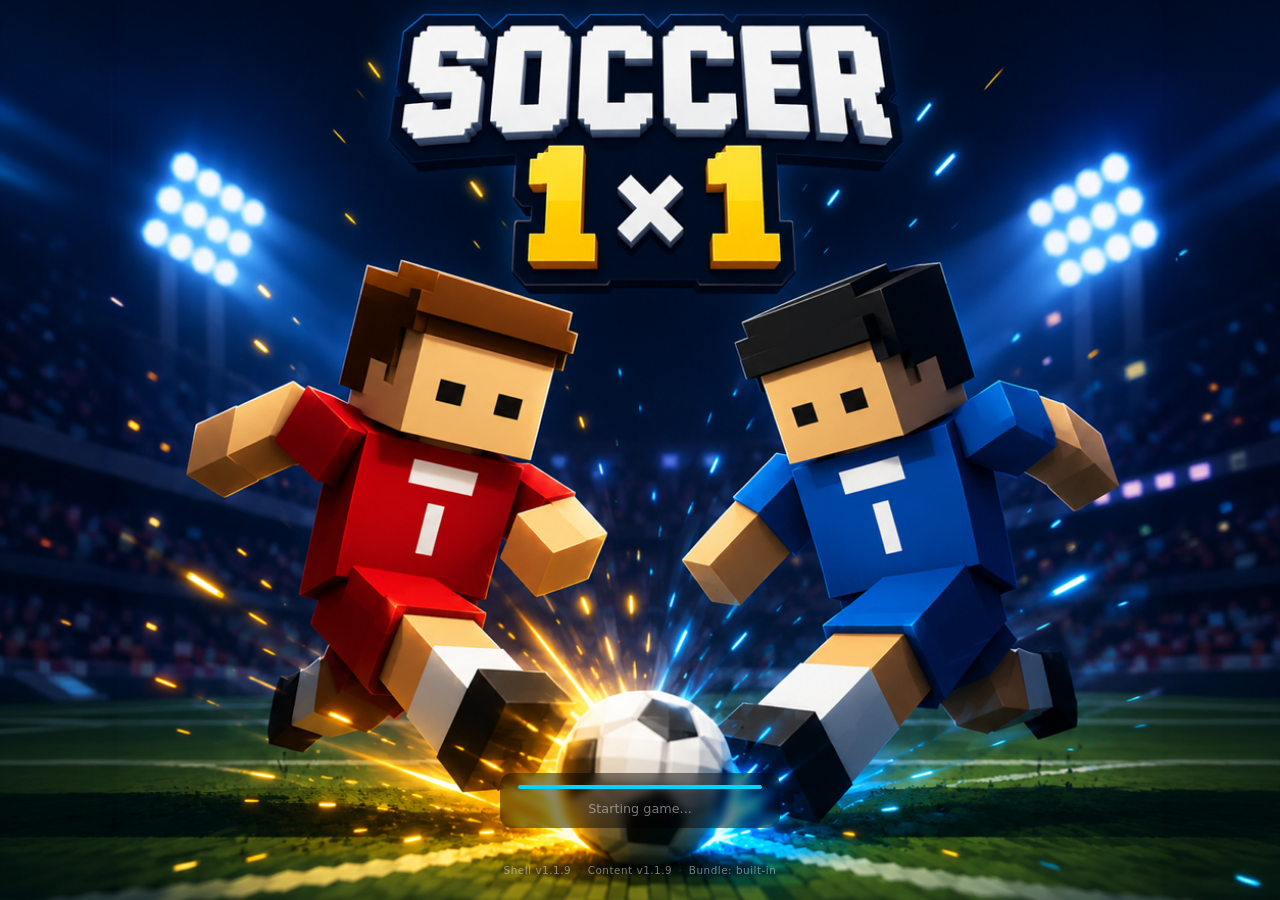
==== commit 07968631: "v1.1.9: carried ball can't enter the goal either" ====
--- a/index.html
+++ b/index.html
@@ -319,7 +319,7 @@
     #ads-overlay .ad-actions.show{display:block;}
 
   </style>
-  <script type="module" crossorigin src="./assets/index-Djsoc0pP.js"></script>
+  <script type="module" crossorigin src="./assets/index-CmhzMLSI.js"></script>
   <link rel="stylesheet" crossorigin href="./assets/index-CCCQgEFz.css">
 </head>
 <body>
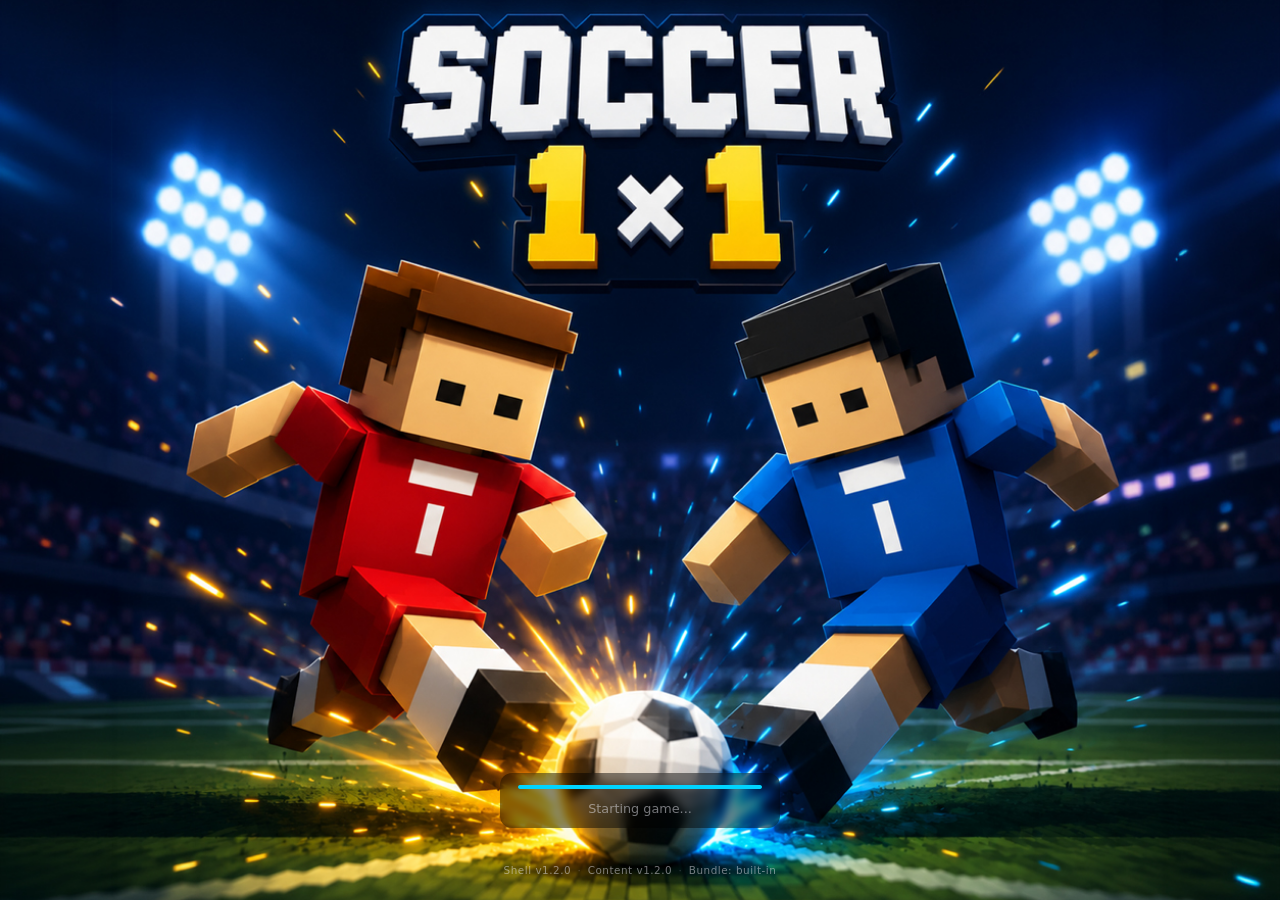
==== commit e8a6165c: "v1.2.0: fix sideways walk + dynamic shadows + better light" ====
--- a/index.html
+++ b/index.html
@@ -319,7 +319,7 @@
     #ads-overlay .ad-actions.show{display:block;}
 
   </style>
-  <script type="module" crossorigin src="./assets/index-CmhzMLSI.js"></script>
+  <script type="module" crossorigin src="./assets/index-DJ3tUGow.js"></script>
   <link rel="stylesheet" crossorigin href="./assets/index-CCCQgEFz.css">
 </head>
 <body>
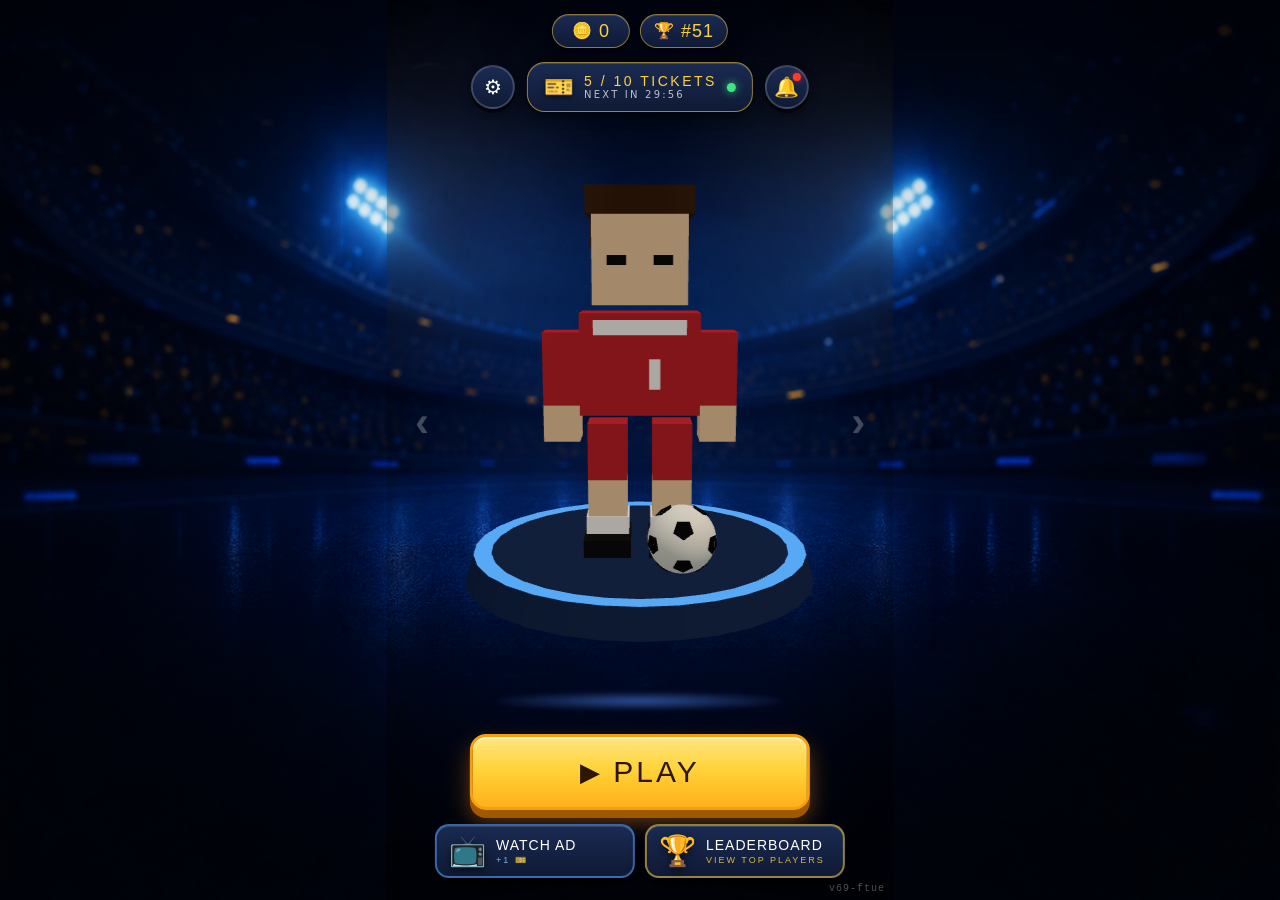
==== commit 3c8281a4: "v1.2.1: FTUE guided first-match hints" ====
--- a/index.html
+++ b/index.html
@@ -84,6 +84,20 @@
     #mobile-hints .zone .icon{font-size:24px;margin-bottom:2px;}
     #mobile-hints .zone.left{left:8%;}
     #mobile-hints .zone.right{right:8%;animation-delay:0.4s;}
+    /* v69 FTUE — guided first-match hints: animated hand + text pill.
+       .step1/.step2/.step3 swap the hand animation (drag / swipe / hold). */
+    #ftue{position:absolute;left:0;right:0;top:54%;display:none;flex-direction:column;align-items:center;gap:12px;pointer-events:none;z-index:40;}
+    #ftue.on{display:flex;}
+    #ftue .ftue-hand{font-size:46px;filter:drop-shadow(0 5px 10px rgba(0,0,0,0.5));}
+    #ftue.step1 .ftue-hand{animation:ftueDrag 1.5s ease-in-out infinite;}
+    #ftue.step2 .ftue-hand{animation:ftueSwipe 1.1s ease-in infinite;}
+    #ftue.step3 .ftue-hand{animation:ftueHold 1.6s ease-in-out infinite;}
+    #ftue .ftue-text{font-weight:900;font-size:15px;letter-spacing:2px;color:#fff;background:rgba(8,18,40,0.85);padding:10px 20px;border-radius:16px;border:2px solid rgba(255,255,255,0.28);text-shadow:0 2px 4px rgba(0,0,0,0.6);animation:ftuePop 0.35s ease;}
+    #ftue.step3 .ftue-text{border-color:#ffb43a;box-shadow:0 0 18px rgba(255,150,40,0.35);}
+    @keyframes ftueDrag{0%,100%{transform:translateX(-36px);}50%{transform:translateX(36px);}}
+    @keyframes ftueSwipe{0%{transform:translateY(20px);opacity:0;}15%{opacity:1;}55%{transform:translateY(-28px);opacity:1;}80%,100%{transform:translateY(-40px);opacity:0;}}
+    @keyframes ftueHold{0%,12%{transform:scale(1);}30%,78%{transform:scale(0.84);}95%,100%{transform:scale(1);}}
+    @keyframes ftuePop{0%{transform:scale(0.6);opacity:0;}100%{transform:scale(1);opacity:1;}}
     @keyframes mobileHintPulse{0%,100%{transform:scale(1);opacity:0.85;}50%{transform:scale(1.08);opacity:1;}}
 
     #sling{position:absolute;inset:0;pointer-events:none;}
@@ -319,7 +333,7 @@
     #ads-overlay .ad-actions.show{display:block;}
 
   </style>
-  <script type="module" crossorigin src="./assets/index-DJ3tUGow.js"></script>
+  <script type="module" crossorigin src="./assets/index-rxq5BHVs.js"></script>
   <link rel="stylesheet" crossorigin href="./assets/index-CCCQgEFz.css">
 </head>
 <body>
@@ -401,6 +415,10 @@
       <div class="zone left"><div class="icon">👆</div>SWIPE = SPRINT W/ BALL</div>
       <div class="zone right"><div class="icon">⚽</div>HOLD+SWIPE = SHOOT</div>
     </div>
+    <div id="ftue">
+      <div class="ftue-hand">👆</div>
+      <div class="ftue-text">DRAG TO MOVE</div>
+    </div>
     <div id="joystick">
       <div id="joystick-base"></div>
       <div id="joystick-thumb"></div>
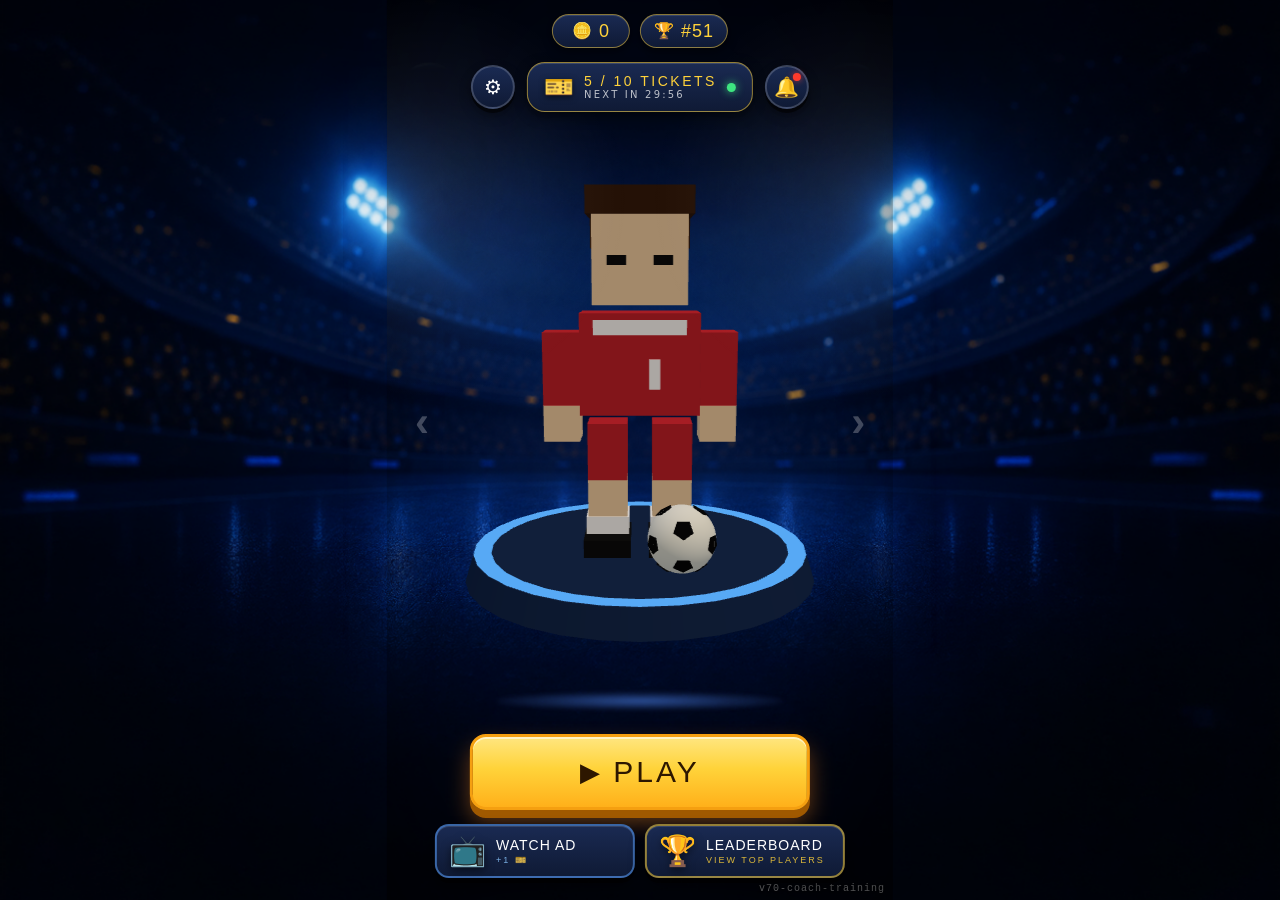
==== commit 0add50c6: "v1.2.2: coach-led training FTUE" ====
--- a/index.html
+++ b/index.html
@@ -84,8 +84,17 @@
     #mobile-hints .zone .icon{font-size:24px;margin-bottom:2px;}
     #mobile-hints .zone.left{left:8%;}
     #mobile-hints .zone.right{right:8%;animation-delay:0.4s;}
+    /* v70 FTUE — coach speech bubble (training narrative, typing effect). */
+    #coach-bubble{position:absolute;top:23%;left:50%;transform:translateX(-50%) scale(0.9);opacity:0;width:min(80%,340px);display:flex;gap:10px;align-items:center;background:rgba(8,18,40,0.92);border:2px solid #ffd23a;border-radius:16px;padding:12px 14px 10px;pointer-events:none;z-index:41;transition:opacity .25s,transform .25s;box-shadow:0 6px 22px rgba(0,0,0,0.45);}
+    #coach-bubble.show{opacity:1;transform:translateX(-50%) scale(1);}
+    #coach-bubble .avatar{flex:0 0 auto;width:44px;height:44px;border-radius:50%;background:linear-gradient(180deg,#3c6b46,#24422c);display:flex;align-items:center;justify-content:center;font-size:24px;border:2px solid rgba(255,255,255,0.35);}
+    #coach-bubble .who{position:absolute;top:-9px;left:62px;background:#ffd23a;color:#1a2a4a;font-size:9px;font-weight:900;letter-spacing:1.5px;padding:2px 8px;border-radius:8px;}
+    #coach-bubble .say{font-size:12.5px;font-weight:700;color:#fff;line-height:1.45;letter-spacing:0.3px;min-height:2.3em;}
     /* v69 FTUE — guided first-match hints: animated hand + text pill.
-       .step1/.step2/.step3 swap the hand animation (drag / swipe / hold). */
+       .step1/.step2/.step3 swap the hand animation (drag / swipe / hold).
+       .handonly (training mode): the coach bubble carries the words, so the
+       pill is hidden and only the animated hand shows. */
+    #ftue.handonly .ftue-text{display:none;}
     #ftue{position:absolute;left:0;right:0;top:54%;display:none;flex-direction:column;align-items:center;gap:12px;pointer-events:none;z-index:40;}
     #ftue.on{display:flex;}
     #ftue .ftue-hand{font-size:46px;filter:drop-shadow(0 5px 10px rgba(0,0,0,0.5));}
@@ -333,7 +342,7 @@
     #ads-overlay .ad-actions.show{display:block;}
 
   </style>
-  <script type="module" crossorigin src="./assets/index-rxq5BHVs.js"></script>
+  <script type="module" crossorigin src="./assets/index-wxdKnhYN.js"></script>
   <link rel="stylesheet" crossorigin href="./assets/index-CCCQgEFz.css">
 </head>
 <body>
@@ -419,6 +428,11 @@
       <div class="ftue-hand">👆</div>
       <div class="ftue-text">DRAG TO MOVE</div>
     </div>
+    <div id="coach-bubble">
+      <div class="avatar">🧢</div>
+      <div class="who">COACH</div>
+      <div class="say"></div>
+    </div>
     <div id="joystick">
       <div id="joystick-base"></div>
       <div id="joystick-thumb"></div>
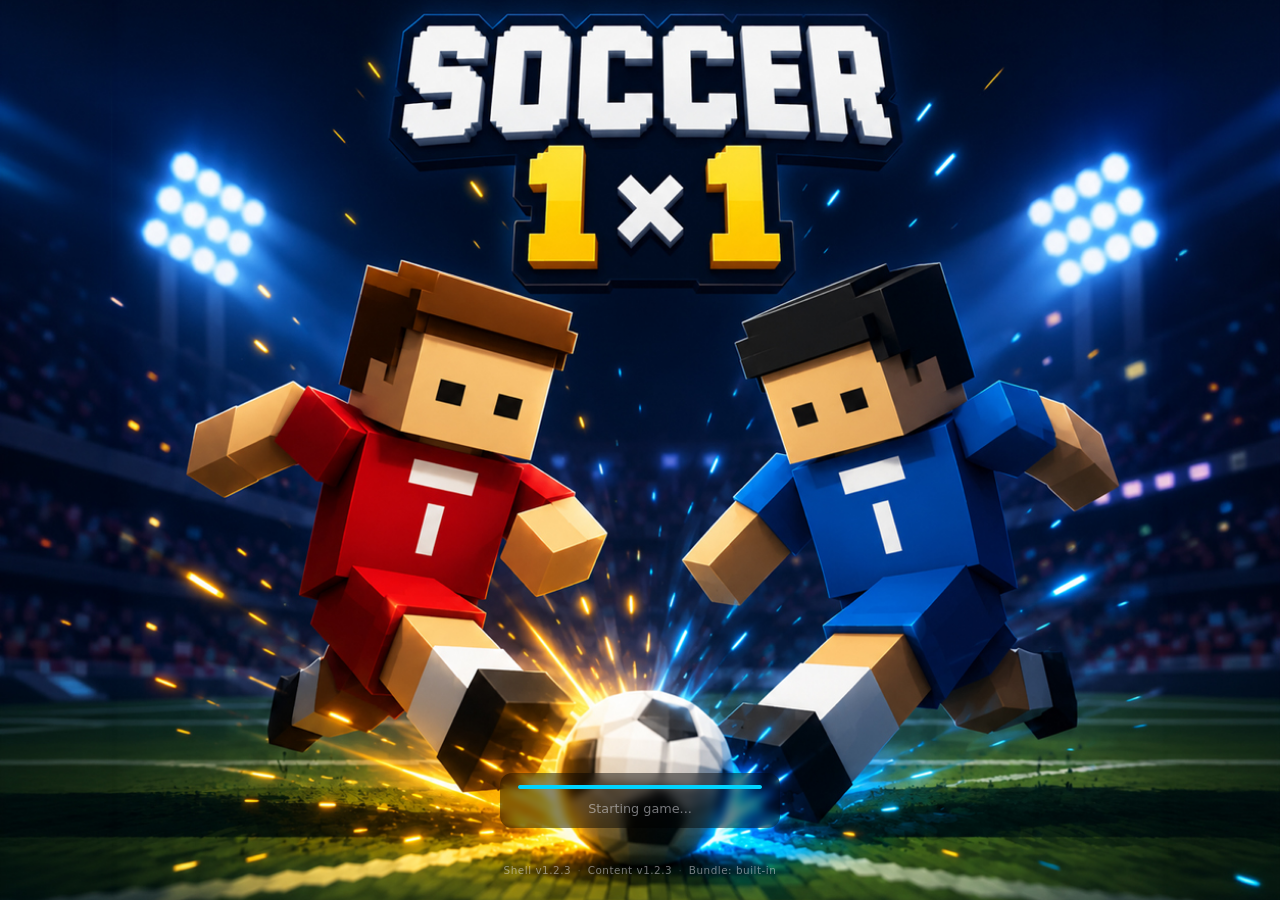
==== commit dfefcd29: "v1.2.3: bubble bottom + no 3D coach + rookie ramp" ====
--- a/index.html
+++ b/index.html
@@ -85,7 +85,8 @@
     #mobile-hints .zone.left{left:8%;}
     #mobile-hints .zone.right{right:8%;animation-delay:0.4s;}
     /* v70 FTUE — coach speech bubble (training narrative, typing effect). */
-    #coach-bubble{position:absolute;top:23%;left:50%;transform:translateX(-50%) scale(0.9);opacity:0;width:min(80%,340px);display:flex;gap:10px;align-items:center;background:rgba(8,18,40,0.92);border:2px solid #ffd23a;border-radius:16px;padding:12px 14px 10px;pointer-events:none;z-index:41;transition:opacity .25s,transform .25s;box-shadow:0 6px 22px rgba(0,0,0,0.45);}
+    /* Bottom band (over the crowd, NEVER over the pitch/enemy goal). */
+    #coach-bubble{position:absolute;bottom:calc(6% + env(safe-area-inset-bottom,0px));left:50%;transform:translateX(-50%) scale(0.9);opacity:0;width:min(84%,360px);display:flex;gap:10px;align-items:center;background:rgba(8,18,40,0.92);border:2px solid #ffd23a;border-radius:16px;padding:12px 14px 10px;pointer-events:none;z-index:41;transition:opacity .25s,transform .25s;box-shadow:0 6px 22px rgba(0,0,0,0.45);}
     #coach-bubble.show{opacity:1;transform:translateX(-50%) scale(1);}
     #coach-bubble .avatar{flex:0 0 auto;width:44px;height:44px;border-radius:50%;background:linear-gradient(180deg,#3c6b46,#24422c);display:flex;align-items:center;justify-content:center;font-size:24px;border:2px solid rgba(255,255,255,0.35);}
     #coach-bubble .who{position:absolute;top:-9px;left:62px;background:#ffd23a;color:#1a2a4a;font-size:9px;font-weight:900;letter-spacing:1.5px;padding:2px 8px;border-radius:8px;}
@@ -342,7 +343,7 @@
     #ads-overlay .ad-actions.show{display:block;}
 
   </style>
-  <script type="module" crossorigin src="./assets/index-wxdKnhYN.js"></script>
+  <script type="module" crossorigin src="./assets/index-CGfelOsW.js"></script>
   <link rel="stylesheet" crossorigin href="./assets/index-CCCQgEFz.css">
 </head>
 <body>
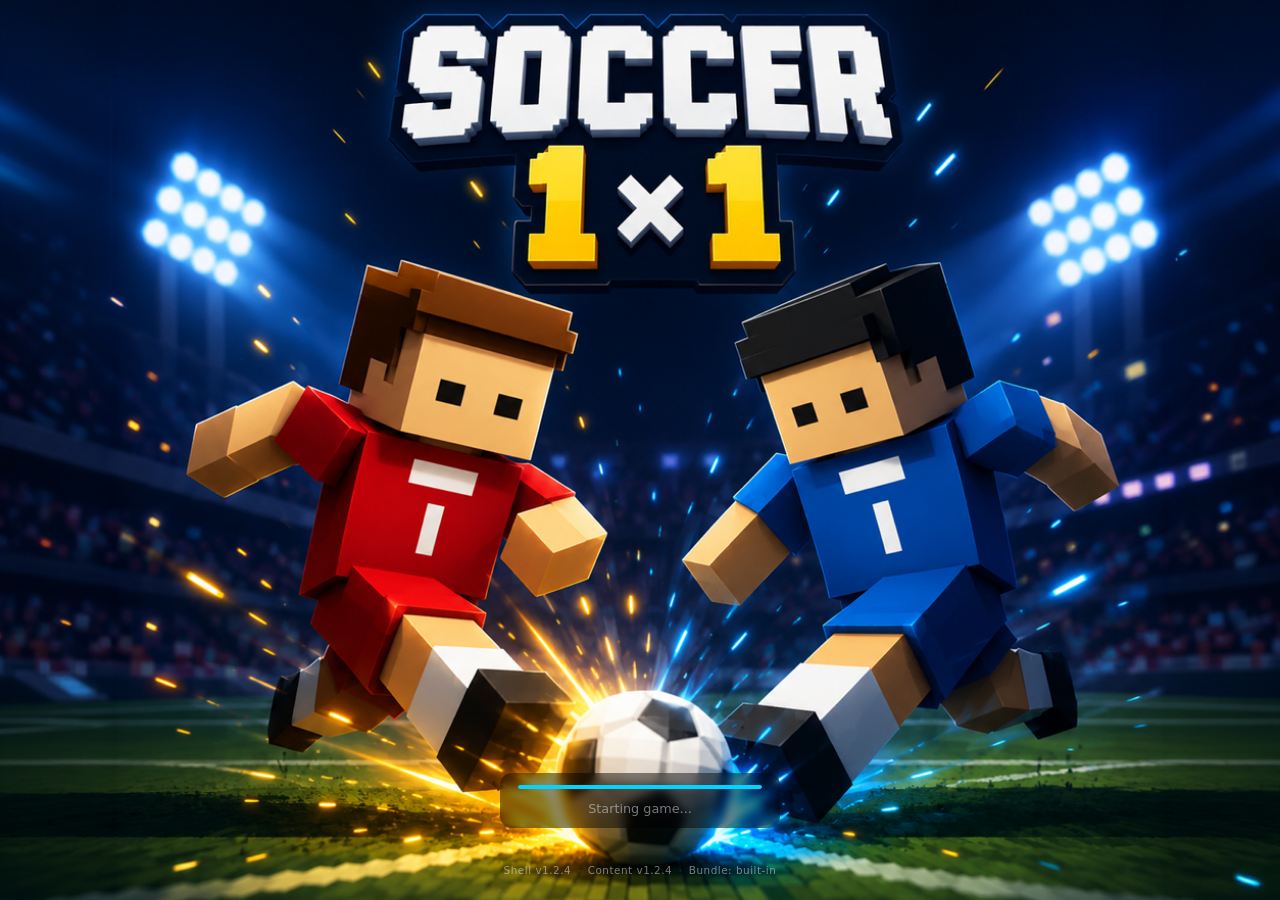
==== commit e1a807d5: "v1.2.4: FTUE 3.0 complete training" ====
--- a/index.html
+++ b/index.html
@@ -104,10 +104,20 @@
     #ftue.step3 .ftue-hand{animation:ftueHold 1.6s ease-in-out infinite;}
     #ftue .ftue-text{font-weight:900;font-size:15px;letter-spacing:2px;color:#fff;background:rgba(8,18,40,0.85);padding:10px 20px;border-radius:16px;border:2px solid rgba(255,255,255,0.28);text-shadow:0 2px 4px rgba(0,0,0,0.6);animation:ftuePop 0.35s ease;}
     #ftue.step3 .ftue-text{border-color:#ffb43a;box-shadow:0 0 18px rgba(255,150,40,0.35);}
+    #ftue.step4 .ftue-hand{animation:ftueCurve 1.5s ease-in-out infinite;}
+    #ftue.step5 .ftue-hand{animation:ftueTap 1.2s ease-in-out infinite;}
     @keyframes ftueDrag{0%,100%{transform:translateX(-36px);}50%{transform:translateX(36px);}}
     @keyframes ftueSwipe{0%{transform:translateY(20px);opacity:0;}15%{opacity:1;}55%{transform:translateY(-28px);opacity:1;}80%,100%{transform:translateY(-40px);opacity:0;}}
     @keyframes ftueHold{0%,12%{transform:scale(1);}30%,78%{transform:scale(0.84);}95%,100%{transform:scale(1);}}
+    /* Curved swipe: the hand traces an arc (up + sideways sweep). */
+    @keyframes ftueCurve{0%{transform:translate(-30px,22px) rotate(-14deg);opacity:0;}12%{opacity:1;}50%{transform:translate(8px,-16px) rotate(4deg);opacity:1;}78%{transform:translate(34px,-34px) rotate(18deg);opacity:1;}92%,100%{transform:translate(40px,-40px) rotate(20deg);opacity:0;}}
+    /* Tap-tap: two quick presses. */
+    @keyframes ftueTap{0%,55%,100%{transform:scale(1);}12%,38%{transform:scale(0.78);}24%{transform:scale(1);}}
     @keyframes ftuePop{0%{transform:scale(0.6);opacity:0;}100%{transform:scale(1);opacity:1;}}
+    /* v72 — big gold reward stamp per completed lesson ("NICE!", "BANANA!"…). */
+    #train-stamp{position:absolute;top:38%;left:50%;transform:translate(-50%,-50%) rotate(-7deg);font-size:44px;font-weight:900;letter-spacing:2px;color:#ffd23a;-webkit-text-stroke:2px #7a4a00;text-shadow:0 4px 0 rgba(0,0,0,0.25),0 8px 24px rgba(0,0,0,0.45);opacity:0;pointer-events:none;z-index:42;white-space:nowrap;}
+    #train-stamp.pop{animation:stampPop 1.15s cubic-bezier(.2,1.6,.4,1) forwards;}
+    @keyframes stampPop{0%{opacity:0;transform:translate(-50%,-50%) rotate(-7deg) scale(0.3);}18%{opacity:1;transform:translate(-50%,-50%) rotate(-7deg) scale(1.18);}30%{transform:translate(-50%,-50%) rotate(-7deg) scale(1);}75%{opacity:1;}100%{opacity:0;transform:translate(-50%,-50%) rotate(-7deg) scale(1.03);}}
     @keyframes mobileHintPulse{0%,100%{transform:scale(1);opacity:0.85;}50%{transform:scale(1.08);opacity:1;}}
 
     #sling{position:absolute;inset:0;pointer-events:none;}
@@ -343,7 +353,7 @@
     #ads-overlay .ad-actions.show{display:block;}
 
   </style>
-  <script type="module" crossorigin src="./assets/index-CGfelOsW.js"></script>
+  <script type="module" crossorigin src="./assets/index-snN2-Xa0.js"></script>
   <link rel="stylesheet" crossorigin href="./assets/index-CCCQgEFz.css">
 </head>
 <body>
@@ -434,6 +444,7 @@
       <div class="who">COACH</div>
       <div class="say"></div>
     </div>
+    <div id="train-stamp"></div>
     <div id="joystick">
       <div id="joystick-base"></div>
       <div id="joystick-thumb"></div>
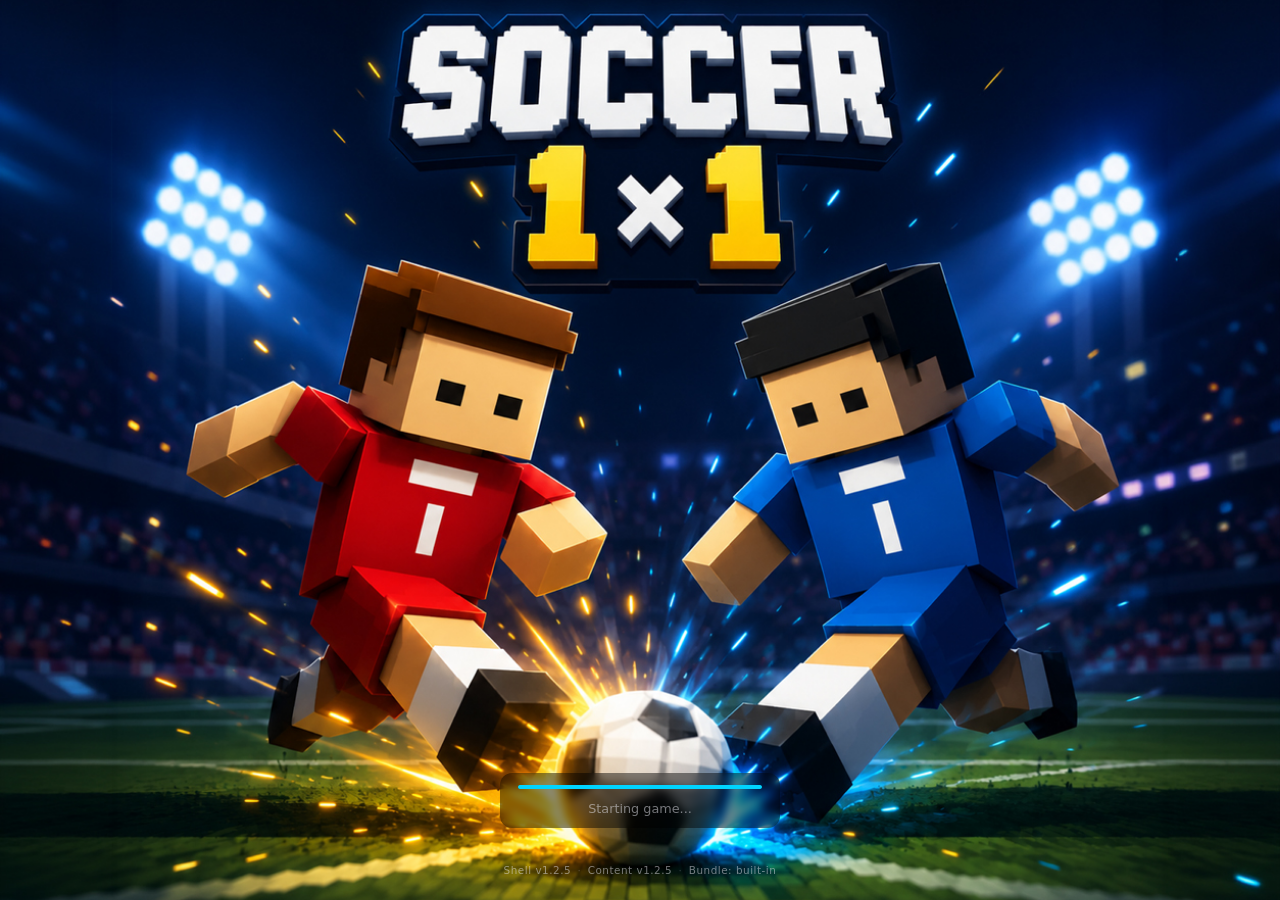
==== commit cf5a0c53: "v1.2.5: ACES light step 1" ====
--- a/index.html
+++ b/index.html
@@ -353,7 +353,7 @@
     #ads-overlay .ad-actions.show{display:block;}
 
   </style>
-  <script type="module" crossorigin src="./assets/index-snN2-Xa0.js"></script>
+  <script type="module" crossorigin src="./assets/index-BtbZGZGv.js"></script>
   <link rel="stylesheet" crossorigin href="./assets/index-CCCQgEFz.css">
 </head>
 <body>
